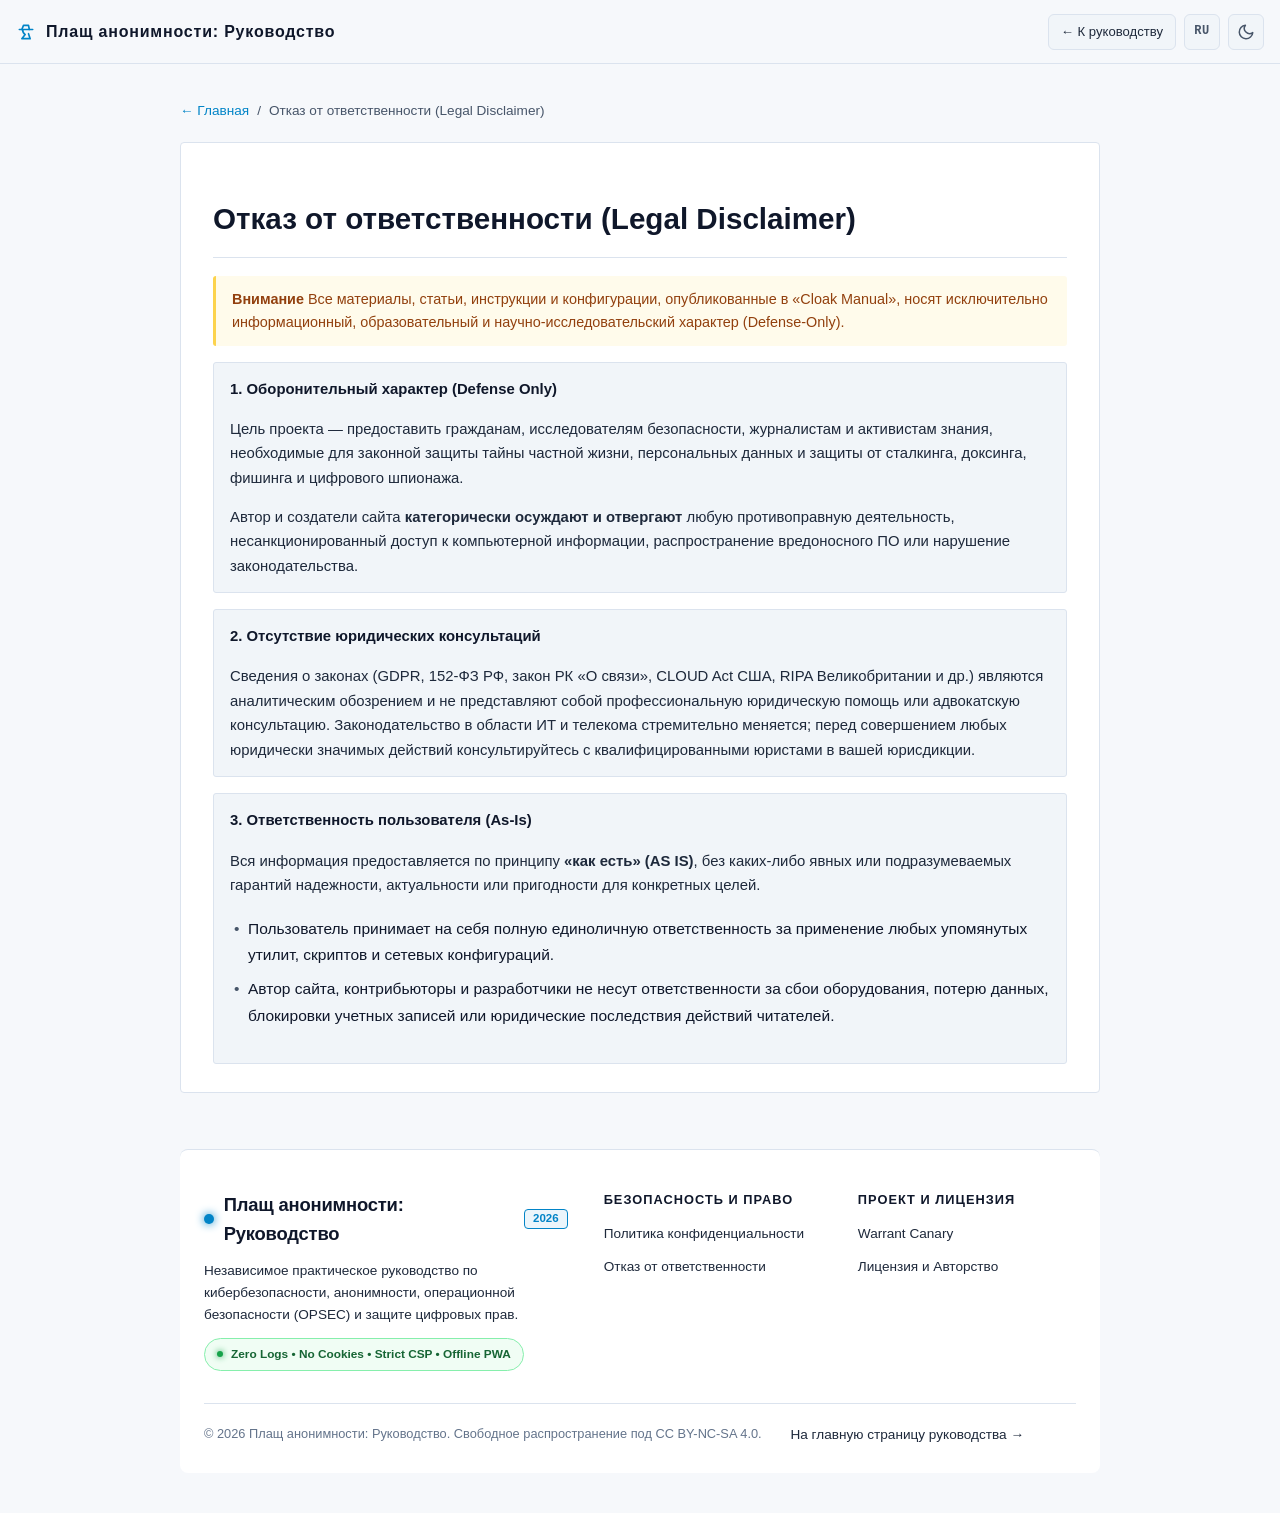
==== site/disclaimer.html @ 3d9bdd8e "Release Cloak Manual v31: Noir Profile logo, RU/EN toggle, responsive link pills" ====
<!DOCTYPE html>
<html lang="ru">

<head>
    <meta charset="UTF-8">
    <meta name="viewport" content="width=device-width, initial-scale=1.0">
    <title>Отказ от ответственности // Cloak Manual</title>
    <meta name="description" content="Правовое уведомление и отказ от ответственности проекта Cloak Manual. Исключительно оборонительный и исследовательский статус.">
    <meta name="robots" content="index, follow">
    <meta name="referrer" content="no-referrer">
    <meta name="theme-color" content="#0d1017" id="theme-color-meta">
    <meta name="color-scheme" content="dark light">
    <meta http-equiv="Permissions-Policy" content="camera=(), microphone=(), geolocation=(), payment=(), usb=(), browsing-topics=()">
    <meta http-equiv="Content-Security-Policy" content="default-src 'none'; script-src 'self' 'unsafe-inline'; style-src 'self' 'unsafe-inline'; img-src 'self' data:; connect-src 'none'; frame-src 'none'; object-src 'none'; base-uri 'self'; form-action 'none';">
    <link rel="icon" type="image/svg+xml" href="data:image/svg+xml,%3Csvg%20xmlns='http://www.w3.org/2000/svg'%20viewBox='0%200%2024%2024'%20fill='none'%20stroke='%2338bdf8'%20stroke-width='2'%20stroke-linecap='round'%20stroke-linejoin='round'%3E%3Cpath%20d='M7%209l2-5h6l1%205'/%3E%3Cline%20x1='4'%20y1='9'%20x2='20'%20y2='9'/%3E%3Cpath%20d='M8%209c0%203%201%205%203%206l-4%205h10l-2-6'/%3E%3C/svg%3E">
    <link rel="manifest" href="manifest.json">
    <script src="assets/js/theme-init.js"></script>
    <link rel="stylesheet" href="assets/css/tokens.css">
    <link rel="stylesheet" href="assets/css/base.css">
    <link rel="stylesheet" href="assets/css/layout.css">
    <link rel="stylesheet" href="assets/css/components.css">
    <link rel="stylesheet" href="assets/css/pages.css">
</head>
<body>
    <a href="#main-content" class="skip-link">Перейти к содержимому</a>
    <header class="header">
        <div class="header-inner">
            <a href="index.html" class="site-logo">
                <svg viewBox="0 0 24 24" fill="none" stroke="currentColor" stroke-width="2" stroke-linecap="round"
                    stroke-linejoin="round" aria-hidden="true">
                    <path d="M7 9l2-5h6l1 5" />
                    <line x1="4" y1="9" x2="20" y2="9" />
                    <path d="M8 9c0 3 1 5 3 6l-4 5h10l-2-6" />
                </svg>
                <span class="site-logo-text" data-i18n-brand>Плащ анонимности: Руководство</span>
            </a>
            <div class="header-actions">
                <a href="index.html" class="page-back-link">← К руководству</a>
                <button class="lang-toggle" id="lang-toggle" type="button" aria-label="Переключить язык на английский (EN)" title="Переключить язык на английский (EN)">RU</button>
                <button class="theme-toggle" id="theme-toggle" type="button" aria-label="Переключить тему" title="Переключить тему">
                    <svg class="sun-icon" viewBox="0 0 24 24" fill="none" stroke="currentColor" stroke-width="2" stroke-linecap="round" stroke-linejoin="round" aria-hidden="true">
                        <circle cx="12" cy="12" r="5"></circle>
                        <line x1="12" y1="1" x2="12" y2="3"></line>
                        <line x1="12" y1="21" x2="12" y2="23"></line>
                        <line x1="4.22" y1="4.22" x2="5.64" y2="5.64"></line>
                        <line x1="18.36" y1="18.36" x2="19.78" y2="19.78"></line>
                        <line x1="1" y1="12" x2="3" y2="12"></line>
                        <line x1="21" y1="12" x2="23" y2="12"></line>
                        <line x1="4.22" y1="19.78" x2="5.64" y2="18.36"></line>
                        <line x1="18.36" y1="5.64" x2="19.78" y2="4.22"></line>
                    </svg>
                    <svg class="moon-icon" viewBox="0 0 24 24" fill="none" stroke="currentColor" stroke-width="2" stroke-linecap="round" stroke-linejoin="round" aria-hidden="true">
                        <path d="M21 12.79A9 9 0 1 1 11.21 3 7 7 0 0 0 21 12.79z"></path>
                    </svg>
                </button>
            </div>
        </div>
    </header>

    <main id="main-content" class="subpage-container">
        <nav class="breadcrumbs" aria-label="Навигация по разделам">
            <a href="index.html">← Главная</a>
            <span>/</span>
            <span>Отказ от ответственности (Legal Disclaimer)</span>
        </nav>

        <section class="card">
            <h1 class="card-title">Отказ от ответственности (Legal Disclaimer)</h1>
            <div class="card-body">
                
        <div class="note note-warning">
            <strong>Внимание</strong> Все материалы, статьи, инструкции и конфигурации, опубликованные в «Cloak Manual», носят исключительно информационный, образовательный и научно-исследовательский характер (Defense-Only).
        </div>

        <div class="inner-card" style="margin-top:16px;">
            <div class="inner-title">1. Оборонительный характер (Defense Only)</div>
            <p>Цель проекта — предоставить гражданам, исследователям безопасности, журналистам и активистам знания, необходимые для законной защиты тайны частной жизни, персональных данных и защиты от сталкинга, доксинга, фишинга и цифрового шпионажа.</p>
            <p>Автор и создатели сайта <strong>категорически осуждают и отвергают</strong> любую противоправную деятельность, несанкционированный доступ к компьютерной информации, распространение вредоносного ПО или нарушение законодательства.</p>
        </div>

        <div class="inner-card">
            <div class="inner-title">2. Отсутствие юридических консультаций</div>
            <p>Сведения о законах (GDPR, 152-ФЗ РФ, закон РК «О связи», CLOUD Act США, RIPA Великобритании и др.) являются аналитическим обозрением и не представляют собой профессиональную юридическую помощь или адвокатскую консультацию. Законодательство в области ИТ и телекома стремительно меняется; перед совершением любых юридически значимых действий консультируйтесь с квалифицированными юристами в вашей юрисдикции.</p>
        </div>

        <div class="inner-card">
            <div class="inner-title">3. Ответственность пользователя (As-Is)</div>
            <p>Вся информация предоставляется по принципу <strong>«как есть» (AS IS)</strong>, без каких-либо явных или подразумеваемых гарантий надежности, актуальности или пригодности для конкретных целей.</p>
            <ul class="list">
                <li>Пользователь принимает на себя полную единоличную ответственность за применение любых упомянутых утилит, скриптов и сетевых конфигураций.</li>
                <li>Автор сайта, контрибьюторы и разработчики не несут ответственности за сбои оборудования, потерю данных, блокировки учетных записей или юридические последствия действий читателей.</li>
            </ul>
        </div>
        
            </div>
        </section>
    </main>

    <footer class="site-footer site-footer--subpage" role="contentinfo">
        <div class="footer-container">
            <div class="footer-grid">
                <div class="footer-col footer-col--brand">
                    <div class="footer-brand">
                        <span class="footer-logo-dot"></span>
                        <span class="footer-title" data-i18n-brand>Плащ анонимности: Руководство</span>
                        <span class="footer-badge">2026</span>
                    </div>
                    <p class="footer-desc">
                        Независимое практическое руководство по кибербезопасности, анонимности,
                        операционной безопасности (OPSEC) и защите цифровых прав.
                    </p>
                    <div class="footer-security-pill">
                        <span class="sec-dot"></span>
                        <span>Zero Logs • No Cookies • Strict CSP • Offline PWA</span>
                    </div>
                </div>

                <div class="footer-col">
                    <div class="footer-heading">Безопасность и Право</div>
                    <ul class="footer-links">
                        <li><a href="./privacy.html" class="footer-link">Политика конфиденциальности</a></li>
                        <li><a href="./disclaimer.html" class="footer-link">Отказ от ответственности</a></li>
                    </ul>
                </div>

                <div class="footer-col">
                    <div class="footer-heading">Проект и Лицензия</div>
                    <ul class="footer-links">
                        <li><a href="./canary.html" class="footer-link">Warrant Canary</a></li>
                        <li><a href="./license.html" class="footer-link">Лицензия и Авторство</a></li>
                    </ul>
                </div>
            </div>

            <div class="footer-bottom">
                <div class="footer-copy">
                    © 2026 Cloak Manual. Свободное распространение под CC BY-NC-SA 4.0.
                </div>
                <div class="footer-built">
                    <a href="./index.html" class="footer-link">На главную страницу руководства →</a>
                </div>
            </div>
        </div>
    </footer>

    <script src="assets/js/copy.js"></script>
    <script src="assets/js/ui.js"></script>
</body>
</html>
---- site/assets/css/tokens.css ----
/* Design Tokens: Cloak Manual (Dark & Light Themes) */
:root,
:root[data-theme="dark"] {
    color-scheme: dark;
    --color-bg: #0d1017;
    --color-bg-alt: #151923;
    --color-panel: #131722;
    --color-panel-inner: #1b202e;
    --color-border: #283044;
    --color-border-hover: #3b4661;
    --color-accent: #38bdf8;
    --color-accent-hover: #7dd3fc;
    --color-accent-dim: rgba(56, 189, 248, 0.10);
    --color-accent-dim-hover: rgba(56, 189, 248, 0.18);
    --color-red-bg: rgba(127, 29, 29, 0.24);
    --color-red-border: rgba(248, 113, 113, 0.40);
    --color-red-text: #fecaca;
    --color-orange-bg: rgba(120, 53, 15, 0.26);
    --color-orange-border: rgba(251, 191, 36, 0.40);
    --color-orange-text: #fde68a;
    --color-cyan-bg: rgba(14, 116, 144, 0.22);
    --color-cyan-border: rgba(56, 189, 248, 0.38);
    --color-cyan-text: #bae6fd;
    --color-green-bg: rgba(20, 83, 45, 0.28);
    --color-green-border: rgba(74, 222, 128, 0.38);
    --color-green-text: #bbf7d0;
    --color-text: #f1f5f9;
    --color-text-dim: #e2e8f0;
    --color-text-muted: #a8b5c8;
    --color-text-faint: #8b9bb0;
    --color-heading: #ffffff;
    --color-card-num: rgba(56, 189, 248, 0.85);
    --color-code-bg: #0b0e14;
    --color-code-text: #e6edf7;
    --color-table-header-bg: #1b202e;
    --color-table-header-text: #ffffff;
    --color-input-bg: #0d1017;
    --color-input-border: #283044;
    --color-input-text: #f1f5f9;
    --color-scrollbar-thumb: #333c52;
    --color-scrollbar-thumb-hover: #38bdf8;
    --color-overlay: rgba(6, 8, 13, 0.78);
    --color-logo-text: #ffffff;
    --color-status-online: #22c55e;
    --to-top-bg: var(--color-accent);
    --to-top-text: #061824;
    --to-top-border: var(--color-accent);
    --to-top-hover-bg: var(--color-accent-hover);
    --to-top-hover-text: #041018;
    --to-top-shadow: 0 4px 14px rgba(0, 0, 0, 0.28);
    --to-top-hover-shadow: 0 6px 18px rgba(0, 0, 0, 0.38);
    --theme-color-meta: #0d1017;
    --font-sans: -apple-system, BlinkMacSystemFont, 'Segoe UI', Roboto, Oxygen, Ubuntu, Cantarell, 'Helvetica Neue', Arial, sans-serif;
    --font-mono: ui-monospace, SFMono-Regular, Consolas, 'Liberation Mono', Menlo, monospace;
    --header-height: 64px;
    --sidebar-width: 256px;
}

:root[data-theme="light"] {
    color-scheme: light;
    --color-bg: #f6f8fb;
    --color-bg-alt: #eef2f7;
    --color-panel: #ffffff;
    --color-panel-inner: #f1f5f9;
    --color-border: #dbe3ee;
    --color-border-hover: #cbd5e1;
    --color-accent: #0284c7;
    --color-accent-hover: #0369a1;
    --color-accent-dim: rgba(2, 132, 199, 0.08);
    --color-accent-dim-hover: rgba(2, 132, 199, 0.15);
    --color-red-bg: #fef2f2;
    --color-red-border: #fca5a5;
    --color-red-text: #991b1b;
    --color-orange-bg: #fffbeb;
    --color-orange-border: #fcd34d;
    --color-orange-text: #92400e;
    --color-cyan-bg: #ecfeff;
    --color-cyan-border: #a5f3fc;
    --color-cyan-text: #155e75;
    --color-green-bg: #f0fdf4;
    --color-green-border: #86efac;
    --color-green-text: #166534;
    --color-text: #0f172a;
    --color-text-dim: #1e293b;
    --color-text-muted: #475569;
    --color-text-faint: #64748b;
    --color-heading: #0f172a;
    --color-card-num: #0284c7;
    --color-code-bg: #f1f5f9;
    --color-code-text: #0f172a;
    --color-table-header-bg: #f1f5f9;
    --color-table-header-text: #0f172a;
    --color-input-bg: #ffffff;
    --color-input-border: #cbd5e1;
    --color-input-text: #0f172a;
    --color-scrollbar-thumb: #cbd5e1;
    --color-scrollbar-thumb-hover: #0284c7;
    --color-overlay: rgba(15, 23, 42, 0.55);
    --color-logo-text: #0f172a;
    --color-status-online: #16a34a;
    --to-top-bg: #ffffff;
    --to-top-text: var(--color-accent);
    --to-top-border: var(--color-border);
    --to-top-hover-bg: var(--color-accent);
    --to-top-hover-text: #ffffff;
    --to-top-shadow: 0 4px 14px rgba(15, 23, 42, 0.12);
    --to-top-hover-shadow: 0 6px 18px rgba(2, 132, 199, 0.24);
    --theme-color-meta: #f6f8fb;
}
---- site/assets/css/base.css ----
*, *::before, *::after {
    box-sizing: border-box;
}

html {
    scroll-padding-top: calc(var(--header-height) + 16px);
}

@media (prefers-reduced-motion: reduce) {
    html {
        scroll-behavior: auto;
    }
    *, *::before, *::after {
        animation-duration: 0.01ms !important;
        animation-iteration-count: 1 !important;
        transition-duration: 0.01ms !important;
        scroll-behavior: auto !important;
    }
}

body {
    background: var(--color-bg);
    color: var(--color-text);
    font-family: var(--font-sans);
    font-size: 16px;
    font-weight: 400;
    line-height: 1.6;
    overflow-x: clip;
    overflow-wrap: break-word;
    -webkit-text-size-adjust: 100%;
}

a {
    color: inherit;
    text-decoration: none;
}

ul,
ol {
    list-style: none;
}

button {
    background: none;
    border: none;
    cursor: pointer;
    font: inherit;
    color: inherit;
}

:focus-visible {
    outline: 2px solid var(--color-accent);
    outline-offset: 2px;
}

::selection {
    background: var(--color-accent-dim-hover);
    color: var(--color-heading);
}

h1,
h2,
h3,
.card-title,
.inner-title {
    text-wrap: balance;
}

.skip-link {
    position: fixed;
    top: -100px;
    left: 16px;
    z-index: 100;
    padding: 8px 14px;
    background: var(--color-panel);
    color: var(--color-accent);
    border: 2px solid var(--color-accent);
    border-radius: 6px;
    font-size: 0.85rem;
    font-weight: 600;
    text-decoration: none;
}

.skip-link:focus-visible {
    top: 12px;
}
:root {
    scrollbar-width: thin;
    scrollbar-color: var(--color-scrollbar-thumb) var(--color-bg);
}

:root[data-theme="light"] {
    scrollbar-color: #cbd5e1 #f6f8fb;
}

::-webkit-scrollbar {
    width: 6px;
    height: 6px;
}

::-webkit-scrollbar-track {
    background: var(--color-bg);
}

::-webkit-scrollbar-thumb {
    background: var(--color-scrollbar-thumb);
    border-radius: 3px;
}

::-webkit-scrollbar-thumb:hover {
    background: var(--color-scrollbar-thumb-hover, var(--color-accent));
}

:root[data-theme="light"] ::-webkit-scrollbar-track,
:root[data-theme="light"]::-webkit-scrollbar-track {
    background: #f6f8fb;
}

:root[data-theme="light"] ::-webkit-scrollbar-thumb,
:root[data-theme="light"]::-webkit-scrollbar-thumb {
    background: #cbd5e1;
}

:root[data-theme="light"] ::-webkit-scrollbar-thumb:hover,
:root[data-theme="light"]::-webkit-scrollbar-thumb:hover {
    background: #0284c7;
}
---- site/assets/css/layout.css ----
/* Header */
.header {
    position: fixed;
    top: 0;
    left: 0;
    right: 0;
    height: var(--header-height);
    background: var(--color-bg);
    border-bottom: 1px solid var(--color-border);
    z-index: 50;
    display: flex;
    align-items: center;
    padding: 0 16px;
}

.header-inner {
    display: flex;
    align-items: center;
    justify-content: space-between;
    max-width: 1280px;
    width: 100%;
    margin: 0 auto;
}

.site-logo {
    display: flex;
    align-items: center;
    gap: 10px;
    font-weight: 700;
    font-size: 1rem;
    letter-spacing: 0.05em;
    color: var(--color-logo-text);
    flex-shrink: 0;
    text-decoration: none;
}

.site-logo svg {
    width: 20px;
    height: 20px;
    color: var(--color-accent);
    flex-shrink: 0;
}

.site-logo-text {
    white-space: nowrap;
}

@media (max-width: 560px) {
    .site-logo {
        font-size: 0.78rem;
        line-height: 1.15;
        gap: 7px;
        min-width: 0;
        flex-shrink: 1;
    }

    .site-logo-text {
        white-space: normal;
        overflow-wrap: break-word;
    }
}

.header-actions {
    display: flex;
    align-items: center;
    gap: 8px;
    flex-shrink: 0;
}

.lang-toggle {
    display: inline-flex;
    align-items: center;
    justify-content: center;
    height: 36px;
    min-width: 36px;
    padding: 0 9px;
    border-radius: 6px;
    font-family: var(--font-mono);
    font-size: 0.75rem;
    font-weight: 700;
    letter-spacing: 0.04em;
    color: var(--color-text-muted);
    border: 1px solid var(--color-border);
    background: var(--color-panel-inner);
    cursor: pointer;
}

.lang-toggle:hover {
    color: var(--color-heading);
    border-color: var(--color-accent);
    background: var(--color-panel);
}

.theme-toggle {
    display: inline-flex;
    align-items: center;
    justify-content: center;
    width: 36px;
    height: 36px;
    padding: 0;
    border-radius: 6px;
    color: var(--color-text-muted);
    border: 1px solid var(--color-border);
    background: var(--color-panel-inner);
    cursor: pointer;
}

.theme-toggle:hover {
    color: var(--color-heading);
    border-color: var(--color-accent);
    background: var(--color-panel);
}

.theme-toggle svg {
    width: 18px;
    height: 18px;
}

:root[data-theme="dark"] .theme-toggle .moon-icon,
:root:not([data-theme="light"]) .theme-toggle .moon-icon {
    display: none;
}

:root[data-theme="dark"] .theme-toggle .sun-icon,
:root:not([data-theme="light"]) .theme-toggle .sun-icon {
    display: block;
}

:root[data-theme="light"] .theme-toggle .sun-icon {
    display: none;
}

:root[data-theme="light"] .theme-toggle .moon-icon {
    display: block;
}

.mobile-menu-btn {
    display: none;
    align-items: center;
    justify-content: center;
    width: 36px;
    height: 36px;
    padding: 0;
    border-radius: 6px;
    color: var(--color-text-muted);
    border: 1px solid var(--color-border);
    background: var(--color-panel-inner);
    flex-shrink: 0;
}

.mobile-menu-btn:hover {
    color: var(--color-heading);
    border-color: var(--color-accent);
    background: var(--color-panel);
}

/* Layout */
.layout {
    max-width: 1280px;
    margin: 0 auto;
    padding: calc(var(--header-height) + 24px) 16px 64px;
    display: flex;
    align-items: flex-start;
}

/* Sidebar */
.sidebar {
    width: var(--sidebar-width);
    flex-shrink: 0;
    position: sticky;
    top: calc(var(--header-height) + 8px);
    max-height: calc(100vh - var(--header-height) - 16px);
    background: var(--color-panel);
    border: 1px solid var(--color-border);
    margin-right: 24px;
    display: flex;
    flex-direction: column;
    overflow: hidden;
    border-radius: 4px;
}

.sidebar-header {
    padding: 10px 14px 10px 14px;
    border-bottom: 1px solid var(--color-border);
    display: flex;
    flex-direction: column;
    gap: 8px;
    flex-shrink: 0;
}

.sidebar-header-title {
    font-size: 0.72rem;
    font-weight: 700;
    letter-spacing: 0.1em;
    text-transform: uppercase;
    color: var(--color-text-faint);
    display: flex;
    align-items: center;
    gap: 6px;
}

.sidebar-current {
    display: flex;
    align-items: center;
    gap: 6px;
    background: var(--color-bg-alt);
    border: 1px solid var(--color-border);
    border-radius: 4px;
    padding: 4px 8px;
    font-size: 0.72rem;
    font-family: var(--font-mono);
    color: var(--color-text-muted);
    min-width: 0;
    cursor: pointer;
    transition: border-color 0.15s ease, background-color 0.15s ease, color 0.15s ease, transform 0.1s ease;
    user-select: none;
}

.sidebar-current:hover {
    border-color: var(--color-accent);
    background: var(--color-panel-inner);
    color: var(--color-text);
}

.sidebar-current:active {
    transform: scale(0.98);
}

.sidebar-current:focus-visible {
    outline: 2px solid var(--color-accent);
    outline-offset: 2px;
}

.sidebar-current-prefix {
    color: var(--color-accent);
    font-weight: 700;
    font-size: 0.65rem;
    letter-spacing: 0.06em;
    flex-shrink: 0;
}

.sidebar-current-text {
    overflow: hidden;
    text-overflow: ellipsis;
    white-space: nowrap;
    color: var(--color-text);
    font-weight: 500;
}

.sidebar-current-icon {
    flex-shrink: 0;
    margin-left: auto;
    opacity: 0.85;
    color: var(--color-accent);
    transition: opacity 0.15s ease, transform 0.2s ease;
}

.sidebar-current:hover .sidebar-current-icon {
    opacity: 1;
    transform: scale(1.15);
}

.sidebar-nav .nav-link.pulse-highlight,
.mobile-menu-nav .nav-link.pulse-highlight {
    animation: navPulse 1.2s cubic-bezier(0.2, 0.8, 0.2, 1);
}

@keyframes navPulse {
    0% {
        background: var(--color-accent-dim-hover);
        box-shadow: inset 0 0 0 1px var(--color-accent), 0 0 12px var(--color-accent-dim-hover);
    }
    100% {
        background: var(--color-accent-dim);
        box-shadow: none;
    }
}

.sidebar-search-wrap {
    padding: 8px 12px 10px;
    border-bottom: 1px solid var(--color-border);
    flex-shrink: 0;
}

.mobile-search-wrap {
    padding: 10px 14px;
    border-bottom: 1px solid var(--color-border);
    flex-shrink: 0;
}

.toc-search-input {
    width: 100%;
    padding: 8px 12px;
    background: var(--color-input-bg);
    color: var(--color-input-text);
    caret-color: var(--color-accent);
    border: 1px solid var(--color-input-border);
    border-radius: 4px;
    font-size: 13px;
    box-sizing: border-box;
    outline: none;
}

.toc-search-input::placeholder {
    color: var(--color-text-faint);
    opacity: 1;
}

.toc-search-input:focus {
    border-color: var(--color-accent);
    box-shadow: 0 0 0 2px var(--color-accent-dim);
}

.toc-empty-state {
    padding: 18px 14px;
    font-size: 0.85rem;
    color: var(--color-text-muted);
    text-align: center;
    font-style: italic;
}

.sidebar-nav {
    overflow-y: auto;
    flex: 1;
    padding: 6px 0;
}

.nav-link {
    display: block;
    padding: 6px 14px 6px 20px;
    font-size: 0.82rem;
    color: var(--color-text-dim);
    border-left: 2px solid transparent;
    line-height: 1.4;
    text-decoration: none;
    position: relative;
}

.nav-link:hover {
    color: var(--color-accent);
    border-left-color: var(--color-accent);
    background: var(--color-accent-dim);
}

.sidebar-nav .nav-link.active,
.mobile-menu-nav .nav-link.active {
    color: var(--color-accent);
    background: var(--color-accent-dim);
    font-weight: 600;
}

.sidebar-nav .nav-link.active {
    border-left: 3px solid var(--color-accent);
    padding-left: 11px;
}

.sidebar-nav .nav-chapter-header.active,
.mobile-menu-nav .nav-chapter-header.active {
    color: var(--color-text);
    border-left: 2px solid var(--color-accent);
    padding-left: 6px;
}

/* Main Content */
.content {
    flex: 1;
    min-width: 0;
}

.page-header {
    margin-bottom: 32px;
    padding-bottom: 24px;
    border-bottom: 1px solid var(--color-border);
}

.page-header h1 {
    font-size: clamp(1.6rem, 4vw, 2.6rem);
    font-weight: 700;
    color: var(--color-heading);
    line-height: 1.25;
    margin-bottom: 12px;
}

.page-header p {
    font-size: clamp(0.92rem, 2vw, 1.05rem);
    color: var(--color-text-dim);
    line-height: 1.6;
    max-width: 680px;
}


/* Mobile Drawer */
.overlay {
    display: none;
    position: fixed;
    inset: 0;
    background: var(--color-overlay);
    z-index: 40;
    opacity: 0;
    pointer-events: none;
}

.mobile-menu {
    display: none;
    position: fixed;
    top: 0;
    left: 0;
    bottom: 0;
    width: min(300px, 85vw);
    background: var(--color-panel);
    border-right: 1px solid var(--color-border);
    z-index: 60;
    flex-direction: column;
    transform: translateX(-100%);
    box-shadow: 4px 0 24px rgba(0, 0, 0, 0.3);
}

.mobile-menu.open {
    transform: translateX(0);
}

.mobile-menu-header {
    display: flex;
    align-items: center;
    justify-content: space-between;
    padding: 14px 16px;
    border-bottom: 1px solid var(--color-border);
    flex-shrink: 0;
}

.mobile-menu-header span {
    font-weight: 700;
    color: var(--color-heading);
    font-size: 0.95rem;
}

.close-btn {
    padding: 6px;
    color: var(--color-text-muted);
    border-radius: 4px;
}

.close-btn:hover {
    color: var(--color-heading);
    background: var(--color-panel-inner);
}

.mobile-menu-nav {
    flex: 1;
    overflow-y: auto;
    padding: 8px 0;
}

.mobile-menu-nav .nav-link {
    padding: 9px 16px;
    font-size: 0.9rem;
    border-left: none;
}

.mobile-menu-nav .nav-link:hover {
    border-left: none;
    background: var(--color-panel-inner);
}

/* Responsive Breakpoints */
@media (max-width: 1023px) {
    .sidebar {
        display: none;
    }

    .mobile-menu-btn {
        display: inline-flex;
    }

    .site-logo {
        width: auto;
    }

    .overlay {
        display: block;
    }

    .overlay.open {
        opacity: 1;
        pointer-events: auto;
    }

    .mobile-menu {
        display: flex;
    }
}

@media (max-width: 960px) {
    .grid-3 {
        grid-template-columns: repeat(2, 1fr);
    }
}

@media (max-width: 768px) {
    .grid-2 {
        grid-template-columns: 1fr;
    }
}

@media (max-width: 640px) {
    .layout {
        padding: calc(var(--header-height) + 16px) 12px 48px;
    }

    .card {
        padding: 18px 14px;
    }

    .inner-card {
        padding: 14px 12px;
    }

    .code-block {
        font-size: 0.8rem;
        padding: 10px 44px 10px 12px;
    }

    .grid-2,
    .grid-3,
    .grid-5,
    .link-grid {
        grid-template-columns: 1fr;
    }
}


/* Print Styles */
@media print {
    .header, .sidebar, .mobile-menu, .overlay, .to-top, .code-copy, .theme-toggle, .sidebar-search-wrap, .mobile-search-wrap {
        display: none !important;
    }
    body {
        background: #fff !important;
        color: #0f172a !important;
        font-size: 11pt;
    }
    .layout {
        padding: 0 !important;
        max-width: 100% !important;
    }
    .card {
        border: 1px solid #cbd5e1 !important;
        background: #fff !important;
        break-inside: avoid;
        page-break-inside: avoid;
        margin-bottom: 20px !important;
        padding: 16px !important;
    }
    .card-title {
        color: #0f172a !important;
    }
    .compare-table th {
        background: #f1f5f9 !important;
        color: #0f172a !important;
    }
    .compare-table td, .compare-table th {
        border-color: #e2e8f0 !important;
        color: #334155 !important;
    }
    .code-block {
        background: #f8fafc !important;
        border-color: #cbd5e1 !important;
        color: #0f172a !important;
    }
}
    
/* Table of Contents: Chapter Headers */
.nav-chapter-header {
    font-size: 0.7rem;
    font-weight: 700;
    text-transform: uppercase;
    letter-spacing: 0.06em;
    color: var(--color-accent);
    padding: 14px 16px 6px 16px;
    margin-top: 6px;
    border-top: 1px solid var(--color-border);
    user-select: none;
}
.nav-chapter-header:first-of-type {
    margin-top: 0;
    border-top: none;
    padding-top: 6px;
}
.nav-chapter-header.active {
    color: var(--color-accent);
}
.mobile-menu-nav .nav-link.active {
    border-left: 3px solid var(--color-accent);
    padding-left: 13px;
}


/* Footer */
.site-footer {
    margin-top: 64px;
    padding: 40px 0 28px 0;
    border-top: 1px solid var(--color-border);
    background: var(--color-panel);
    border-radius: 8px;
    color: var(--color-text-muted);
    font-size: 0.9rem;
}
.footer-container {
    padding: 0 24px;
}
.footer-grid {
    display: grid;
    grid-template-columns: 2fr 1.2fr 1.2fr;
    gap: 36px;
    margin-bottom: 32px;
}
@media (max-width: 860px) {
    .footer-grid {
        grid-template-columns: 1fr;
        gap: 24px;
    }
}
.footer-col--brand {
    display: flex;
    flex-direction: column;
    gap: 12px;
}
.footer-brand {
    display: inline-flex;
    align-items: center;
    gap: 10px;
}
.footer-logo-dot {
    width: 10px;
    height: 10px;
    border-radius: 50%;
    background: var(--color-accent);
    box-shadow: 0 0 10px var(--color-accent);
}
.footer-title {
    font-size: 1.15rem;
    font-weight: 700;
    color: var(--color-heading);
    letter-spacing: -0.01em;
}
.footer-badge {
    display: inline-block;
    padding: 2px 8px;
    background: var(--color-accent-dim);
    border: 1px solid var(--color-accent);
    color: var(--color-accent);
    border-radius: 4px;
    font-size: 0.72rem;
    font-weight: 700;
    line-height: 1.2;
}
.footer-desc {
    color: var(--color-text-dim);
    font-size: 0.85rem;
    line-height: 1.6;
    margin: 0;
    max-width: 440px;
}
.footer-security-pill {
    display: inline-flex;
    align-items: center;
    gap: 8px;
    padding: 6px 12px;
    background: var(--color-green-bg);
    border: 1px solid var(--color-green-border);
    border-radius: 9999px;
    font-size: 0.74rem;
    font-weight: 600;
    color: var(--color-green-text);
    width: fit-content;
}
.footer-security-pill .sec-dot {
    width: 6px;
    height: 6px;
    border-radius: 50%;
    background: var(--color-status-online);
    box-shadow: 0 0 6px var(--color-status-online);
}
.footer-heading {
    font-size: 0.8rem;
    font-weight: 700;
    text-transform: uppercase;
    letter-spacing: 0.08em;
    color: var(--color-heading);
    margin-bottom: 12px;
}
.footer-links {
    list-style: none;
    padding: 0;
    margin: 0;
    display: flex;
    flex-direction: column;
    gap: 10px;
}
.footer-link {
    color: var(--color-text-dim);
    text-decoration: none;
    font-size: 0.85rem;
    transition: color 0.15s ease;
    display: inline-flex;
    align-items: center;
}
.footer-link:hover {
    color: var(--color-accent);
    text-decoration: underline;
}
.footer-bottom {
    padding-top: 20px;
    border-top: 1px solid var(--color-border);
    display: flex;
    justify-content: space-between;
    align-items: center;
    flex-wrap: wrap;
    gap: 14px;
    font-size: 0.8rem;
    color: var(--color-text-faint);
}



/* ---------- Search Clear Button & Shortcut Hint ---------- */
.toc-search-field {
    position: relative;
    display: flex;
    align-items: center;
}

.toc-search-field .toc-search-input {
    padding-right: 30px;
}

.toc-search-clear {
    position: absolute;
    right: 6px;
    top: 50%;
    transform: translateY(-50%);
    width: 24px;
    height: 24px;
    display: none;
    align-items: center;
    justify-content: center;
    border-radius: 4px;
    color: var(--color-text-muted);
    background: transparent;
    border: none;
    cursor: pointer;
    font-size: 15px;
    line-height: 1;
}

.toc-search-clear.visible {
    display: inline-flex;
}

.toc-search-clear:hover {
    color: var(--color-accent);
    background: var(--color-accent-dim);
}

/* Prevent .to-top from overlapping .footer-bottom right text */
.footer-bottom {
    padding-right: 52px;
}

@media (max-width: 900px) {
    .toc-search-input {
font-size: 16px;
min-height: 40px;
    }

    .theme-toggle,
    .mobile-menu-btn,
    .close-btn {
min-width: 40px;
min-height: 40px;
    }

    .to-top {
width: 40px;
height: 40px;
right: 14px;
bottom: 14px;
    }
}
---- site/assets/css/components.css ----
/* Section Cards */
.card {
    scroll-margin-top: 76px;
    background: var(--color-panel);
    border: 1px solid var(--color-border);
    border-radius: 4px;
    padding: 28px 32px;
    margin-bottom: 16px;
}

.card-title {
    font-size: 1.1rem;
    font-weight: 700;
    color: var(--color-heading);
    display: flex;
    align-items: center;
    gap: 12px;
    margin-bottom: 18px;
}

.card-num {
    font-size: 0.85rem;
    font-family: var(--font-mono);
    font-variant-numeric: tabular-nums;
    color: var(--color-card-num);
    font-weight: 700;
}

.card-body {
    font-size: 0.97rem;
    font-weight: 400;
    line-height: 1.7;
    color: var(--color-text);
}

.card-body p+p {
    margin-top: 12px;
}

/* Inline article links */
.card-body a:not(.tag):not(.nav-link):not(.site-logo):not(.code-copy) {
    color: var(--color-accent);
    text-decoration: underline;
    text-underline-offset: 3px;
    text-decoration-thickness: 1px;
}

.card-body a:not(.tag):not(.nav-link):not(.site-logo):not(.code-copy):hover {
    color: var(--color-accent-hover);
    text-decoration-thickness: 2px;
}

/* Inner Cards */
.inner-card {
    background: var(--color-panel-inner);
    border: 1px solid var(--color-border);
    border-radius: 3px;
    padding: 14px 16px;
    margin-top: 12px;
}

.inner-title {
    font-size: 0.93rem;
    font-weight: 600;
    color: var(--color-heading);
    margin-bottom: 6px;
}

.inner-card p {
    font-size: 0.93rem;
    line-height: 1.65;
    color: var(--color-text-dim);
}

/* Grids */
.grid-2 {
    display: grid;
    grid-template-columns: 1fr 1fr;
    gap: 10px;
    margin-top: 12px;
}

.grid-3 {
    display: grid;
    grid-template-columns: repeat(3, 1fr);
    gap: 10px;
    margin-top: 12px;
}

.grid-5 {
    display: grid;
    grid-template-columns: repeat(auto-fill, minmax(220px, 1fr));
    gap: 10px;
    margin-top: 12px;
}

/* Lists */
.list {
    padding-left: 4px;
    margin-top: 10px;
}

.list li {
    padding: 4px 0 4px 14px;
    position: relative;
    font-size: 0.97rem;
    color: var(--color-text);
}

.list li::before {
    content: '•';
    position: absolute;
    left: 0;
    color: var(--color-text-muted);
}

.list-ordered {
    padding-left: 20px;
    margin-top: 10px;
    list-style: decimal;
}

.list-ordered li {
    padding: 4px 0;
    font-size: 0.97rem;
    color: var(--color-text);
}

/* Callouts */
.note {
    padding: 12px 16px;
    border-radius: 3px;
    font-size: 0.9rem;
    line-height: 1.6;
    margin-top: 14px;
}

.note p { margin: 8px 0 0; }
.note p:first-child { margin-top: 0; }

.note-red {
    background: var(--color-red-bg);
    border-left: 3px solid var(--color-red-border);
    color: var(--color-red-text);
}

.note-orange {
    background: var(--color-orange-bg);
    border-left: 3px solid var(--color-orange-border);
    color: var(--color-orange-text);
}

.note-cyan {
    background: var(--color-cyan-bg);
    border-left: 3px solid var(--color-cyan-border);
    color: var(--color-cyan-text);
}

.note-green {
    background: var(--color-green-bg);
    border-left: 3px solid var(--color-green-border);
    color: var(--color-green-text);
}

.note-warning {
    background: var(--color-orange-bg);
    border-left: 3px solid var(--color-orange-border);
    color: var(--color-orange-text);
}

.note-success {
    background: var(--color-green-bg);
    border-left: 3px solid var(--color-green-border);
    color: var(--color-green-text);
}

/* Tags */
.tag-group-label {
    font-size: 0.85rem;
    font-weight: 600;
    color: var(--color-heading);
    margin-top: 16px;
    margin-bottom: 6px;
}

.tag-group-label:first-child {
    margin-top: 0;
}

.tag-group {
    display: flex;
    flex-wrap: wrap;
    gap: 8px;
    margin-top: 8px;
}

.tag {
    display: inline-block;
    padding: 6px 12px;
    font-size: 0.85rem;
    background: var(--color-panel-inner);
    border: 1px solid var(--color-border);
    border-radius: 3px;
    color: var(--color-text-dim);
}

a.tag {
    display: inline-flex;
    align-items: center;
    gap: 7px;
    color: var(--color-text);
    border-color: var(--color-border-hover);
    transition: border-color 0.15s ease, color 0.15s ease, background-color 0.15s ease;
}

a.tag .ext-arrow {
    width: 12px;
    height: 12px;
    flex-shrink: 0;
    color: var(--color-accent);
    opacity: 0.88;
    transition: transform 0.15s ease, opacity 0.15s ease;
}

a.tag:hover {
    color: var(--color-accent);
    border-color: var(--color-accent);
    background: var(--color-accent-dim);
}

a.tag:hover .ext-arrow {
    transform: translate(1px, -1px);
    opacity: 1;
}

.link-pair {
    display: inline-flex;
    align-items: stretch;
    flex-wrap: wrap;
    max-width: 100%;
    border: 1px solid var(--color-border-hover);
    border-radius: 4px;
    overflow: hidden;
    background: var(--color-panel-inner);
}

.link-pair > a.tag {
    border: none;
    border-radius: 0;
    background: transparent;
    color: var(--color-text);
}

.link-pair > a.tag:hover {
    color: var(--color-accent);
    background: var(--color-accent-dim);
}

.link-pair > .archive-pill {
    border: none;
    border-left: 1px solid var(--color-border);
    border-radius: 0;
    height: auto;
    background: var(--color-bg-alt);
    padding: 0 9px;
}

.tag-archive {
    opacity: 0.65;
}

.tag-archive:hover {
    opacity: 1;
}

/* Archive Mirrors (archive.org, archive.ph, intelx.io) */
.archive-pill {
    display: inline-flex;
    align-items: center;
    background: var(--color-panel-inner);
    border: 1px solid var(--color-border);
    border-radius: 3px;
    padding: 0 7px;
    font-size: 0.72rem;
    line-height: 1;
    height: 31px;
    box-sizing: border-box;
    vertical-align: middle;
    gap: 5px;
}
.archive-pill .archive-link {
    color: var(--color-text-dim);
    text-decoration: none;
    font-family: ui-monospace, SFMono-Regular, Menlo, Monaco, Consolas, monospace;
    font-size: 0.72rem;
    padding: 2px 1px;
    opacity: 0.75;
}
.archive-pill .archive-link:hover {
    color: var(--color-accent);
    opacity: 1;
    text-decoration: underline;
}
.archive-pill .archive-sep {
    color: var(--color-border);
    font-size: 0.65rem;
    user-select: none;
    opacity: 0.8;
}


/* Comparison Tables */
.table-wrap {
    overflow-x: auto;
    margin-top: 14px;
    border-radius: 3px;
}

.compare-table {
    width: 100%;
    border-collapse: collapse;
    font-size: 0.82rem;
    font-variant-numeric: tabular-nums;
    min-width: 640px;
}

.compare-table th,
.compare-table td {
    border: 1px solid var(--color-border);
    padding: 8px 10px;
    text-align: left;
    vertical-align: top;
    line-height: 1.4;
}

.compare-table th {
    background: var(--color-table-header-bg);
    color: var(--color-table-header-text);
    font-weight: 700;
    font-size: 0.78rem;
}

.compare-table td {
    color: var(--color-text-dim);
}

.compare-table td:first-child {
    color: var(--color-text);
    font-weight: 500;
}

.compare-table .row-best {
    color: var(--color-green-text);
}

.compare-table .row-bad {
    color: var(--color-red-text);
}

.compare-table .row-mid {
    color: var(--color-orange-text);
}

/* Link Grids */
.link-grid {
    display: grid;
    grid-template-columns: repeat(auto-fill, minmax(200px, 1fr));
    gap: 8px;
    margin-top: 12px;
}

.link-grid a {
    display: block;
    padding: 10px 14px;
    font-size: 0.9rem;
    background: var(--color-panel-inner);
    border: 1px solid var(--color-border);
    border-radius: 3px;
    color: var(--color-text-dim);
}

.link-grid a:hover {
    color: var(--color-accent);
    border-color: var(--color-accent);
}

/* Blockquotes & Tactics */
.quote {
    border-left: 2px solid var(--color-accent);
    padding-left: 14px;
    font-style: italic;
    color: var(--color-text-dim);
    margin: 12px 0;
}

.tactic {
    padding: 0 0 0 14px;
    border-left: 2px solid var(--color-border);
    margin-top: 16px;
}

.tactic > strong:first-child {
    display: block;
    color: var(--color-heading);
    margin-bottom: 4px;
}

.tactic p {
    font-size: 0.93rem;
    color: var(--color-text-dim);
    margin-top: 4px;
}


/* Scroll-to-Top Button */
.to-top {
    position: fixed;
    right: 20px;
    bottom: 20px;
    width: 38px;
    height: 38px;
    display: flex;
    align-items: center;
    justify-content: center;
    padding: 0;
    background: var(--to-top-bg);
    color: var(--to-top-text);
    border: 1px solid var(--to-top-border);
    border-radius: 6px;
    text-decoration: none;
    line-height: 1;
    cursor: pointer;
    z-index: 30;
    box-shadow: var(--to-top-shadow);
    transition: background-color 0.18s ease, border-color 0.18s ease, color 0.18s ease, transform 0.18s ease, box-shadow 0.18s ease;
}

.to-top:hover {
    background: var(--to-top-hover-bg);
    border-color: var(--to-top-hover-bg);
    color: var(--to-top-hover-text);
    transform: translateY(-2px);
    box-shadow: var(--to-top-hover-shadow);
}

.to-top:focus-visible {
    outline: 2px solid var(--color-accent);
    outline-offset: 2px;
}

.to-top svg {
    width: 18px;
    height: 18px;
    stroke-width: 2.2;
    transition: transform 0.15s ease;
}

.to-top:hover svg {
    transform: translateY(-1px);
}

@media (max-width: 900px) {
    .to-top {
        right: calc(14px + env(safe-area-inset-right, 0px));
        bottom: calc(14px + env(safe-area-inset-bottom, 0px));
        width: 40px;
        height: 40px;
    }
}

.to-top--hidden {
    opacity: 0;
    visibility: hidden;
    pointer-events: none;
    transform: translateY(6px);
}

/* Code Blocks */
.inline-code {
    font-family: var(--font-mono);
    font-size: 0.88em;
    color: var(--color-accent);
    background: var(--color-panel-inner);
    padding: 2px 6px;
    border-radius: 3px;
    border: 1px solid var(--color-border);
    white-space: pre-wrap;
    word-break: normal;
    overflow-wrap: anywhere;
}

.code-block {
    display: block;
    position: relative;
    margin: 10px 0;
    padding: 12px 14px;
    padding-right: 48px;
    background: var(--color-code-bg);
    border: 1px solid var(--color-border);
    border-left: 3px solid var(--color-accent);
    border-radius: 3px;
    color: var(--color-code-text);
    font-family: var(--font-mono);
    font-size: 0.85rem;
    line-height: 1.65;
    white-space: pre-wrap;
    word-break: normal;
    overflow-wrap: anywhere;
}

.code-copy {
    position: absolute;
    top: 8px;
    right: 8px;
    display: inline-flex;
    align-items: center;
    justify-content: center;
    width: 28px;
    height: 28px;
    padding: 0;
    background: var(--color-panel-inner);
    color: var(--color-text-muted);
    border: 1px solid var(--color-border);
    border-radius: 4px;
    cursor: pointer;
    user-select: none;
    -webkit-user-select: none;
}

.code-copy svg {
    width: 14px;
    height: 14px;
    display: block;
}

.code-copy:hover {
    color: var(--color-accent);
    border-color: var(--color-accent);
}

.code-copy.ok {
    color: var(--color-green-text);
    border-color: var(--color-green-border);
    background: var(--color-green-bg);
}

/* Responsive Component Overrides (after base component rules) */
@media (max-width: 960px) {
    .grid-3 {
        grid-template-columns: repeat(2, 1fr);
    }
}

@media (max-width: 768px) {
    .grid-2 {
        grid-template-columns: 1fr;
    }
}

@media (max-width: 640px) {
    .card {
        padding: 18px 14px;
    }

    .inner-card {
        padding: 14px 12px;
    }

    .code-block {
        font-size: 0.8rem;
        padding: 10px 44px 10px 12px;
    }

    .grid-2,
    .grid-3,
    .grid-5,
    .link-grid {
        grid-template-columns: 1fr;
    }

    .link-pair {
        flex-direction: column;
        width: 100%;
    }

    .link-pair > a.tag {
        width: 100%;
        justify-content: space-between;
        padding: 9px 12px;
    }

    .link-pair > .archive-pill {
        display: grid;
        grid-template-columns: repeat(3, 1fr);
        width: 100%;
        padding: 0;
        gap: 0;
        border-left: none;
        border-top: 1px solid var(--color-border);
    }

    .link-pair > .archive-pill .archive-sep {
        display: none;
    }

    .link-pair > .archive-pill .archive-link {
        display: flex;
        align-items: center;
        justify-content: center;
        padding: 7px 4px;
        border-right: 1px solid var(--color-border);
        text-decoration: none;
        opacity: 0.9;
    }

    .link-pair > .archive-pill .archive-link:last-child {
        border-right: none;
    }

    .link-pair > .archive-pill .archive-link:hover {
        background: var(--color-accent-dim);
        text-decoration: none;
    }
}


/* Section Anchor Copy Button */
.card-link-copy {
    display: inline-flex;
    align-items: center;
    justify-content: center;
    background: transparent;
    border: 1px solid var(--color-border);
    color: var(--color-text-muted);
    border-radius: 4px;
    padding: 3px 8px;
    font-size: 0.72rem;
    cursor: pointer;
    margin-left: auto;
    gap: 5px;
    font-family: var(--font-sans);
    font-weight: 500;
    line-height: 1;
}
.card-link-copy:hover {
    color: var(--color-accent);
    border-color: var(--color-accent);
    background: var(--color-accent-dim);
}
.card-link-copy.copied {
    color: var(--color-green-text);
    border-color: var(--color-green-border);
    background: var(--color-green-bg);
}
.card-title {
    flex-wrap: wrap;
}
---- site/assets/css/pages.css ----
/* Secondary Legal / Trust Pages Layout (Unified with index.html) */
.subpage-container {
    max-width: 960px;
    width: 100%;
    margin: 0 auto;
    padding: calc(var(--header-height) + 28px) 20px 32px;
}

.breadcrumbs {
    display: flex;
    align-items: center;
    flex-wrap: wrap;
    gap: 8px;
    font-size: 0.85rem;
    color: var(--color-text-muted);
    margin-bottom: 20px;
}

.breadcrumbs a {
    color: var(--color-accent);
    text-decoration: none;
}

.breadcrumbs a:hover {
    text-decoration: underline;
}

.page-back-link {
    display: inline-flex;
    align-items: center;
    gap: 6px;
    padding: 0 12px;
    height: 36px;
    border-radius: 6px;
    border: 1px solid var(--color-border);
    background: var(--color-panel-inner);
    color: var(--color-text-dim);
    font-size: 0.82rem;
    font-weight: 500;
    text-decoration: none;
    white-space: nowrap;
}

.page-back-link:hover {
    color: var(--color-accent);
    border-color: var(--color-accent);
    background: var(--color-panel);
}

.subpage-container .card {
    margin-bottom: 0;
}

.subpage-container .card-title {
    font-size: clamp(1.35rem, 3vw, 1.85rem);
    font-weight: 700;
    color: var(--color-heading);
    margin-bottom: 18px;
    padding-bottom: 14px;
    border-bottom: 1px solid var(--color-border);
}

.subpage-container .card-body p {
    margin-bottom: 14px;
    color: var(--color-text-dim);
}

.subpage-container .card-body p:last-child {
    margin-bottom: 0;
}

.subpage-container .inner-card {
    margin-top: 16px;
}

.subpage-container code {
    font-family: var(--font-mono);
    font-size: 0.88em;
    color: var(--color-accent);
    background: var(--color-panel-inner);
    padding: 2px 6px;
    border-radius: 3px;
    border: 1px solid var(--color-border);
}

.site-footer--subpage {
    max-width: 920px;
    margin: 24px auto 40px;
}

@media (max-width: 960px) {
    .site-footer--subpage {
        margin: 20px 20px 40px;
    }
}

@media (max-width: 640px) {
    .subpage-container {
        padding: calc(var(--header-height) + 18px) 16px 24px;
    }
    .site-footer--subpage {
        margin: 16px 16px 32px;
    }
    .page-back-link {
        padding: 0 10px;
        font-size: 0.78rem;
    }
}
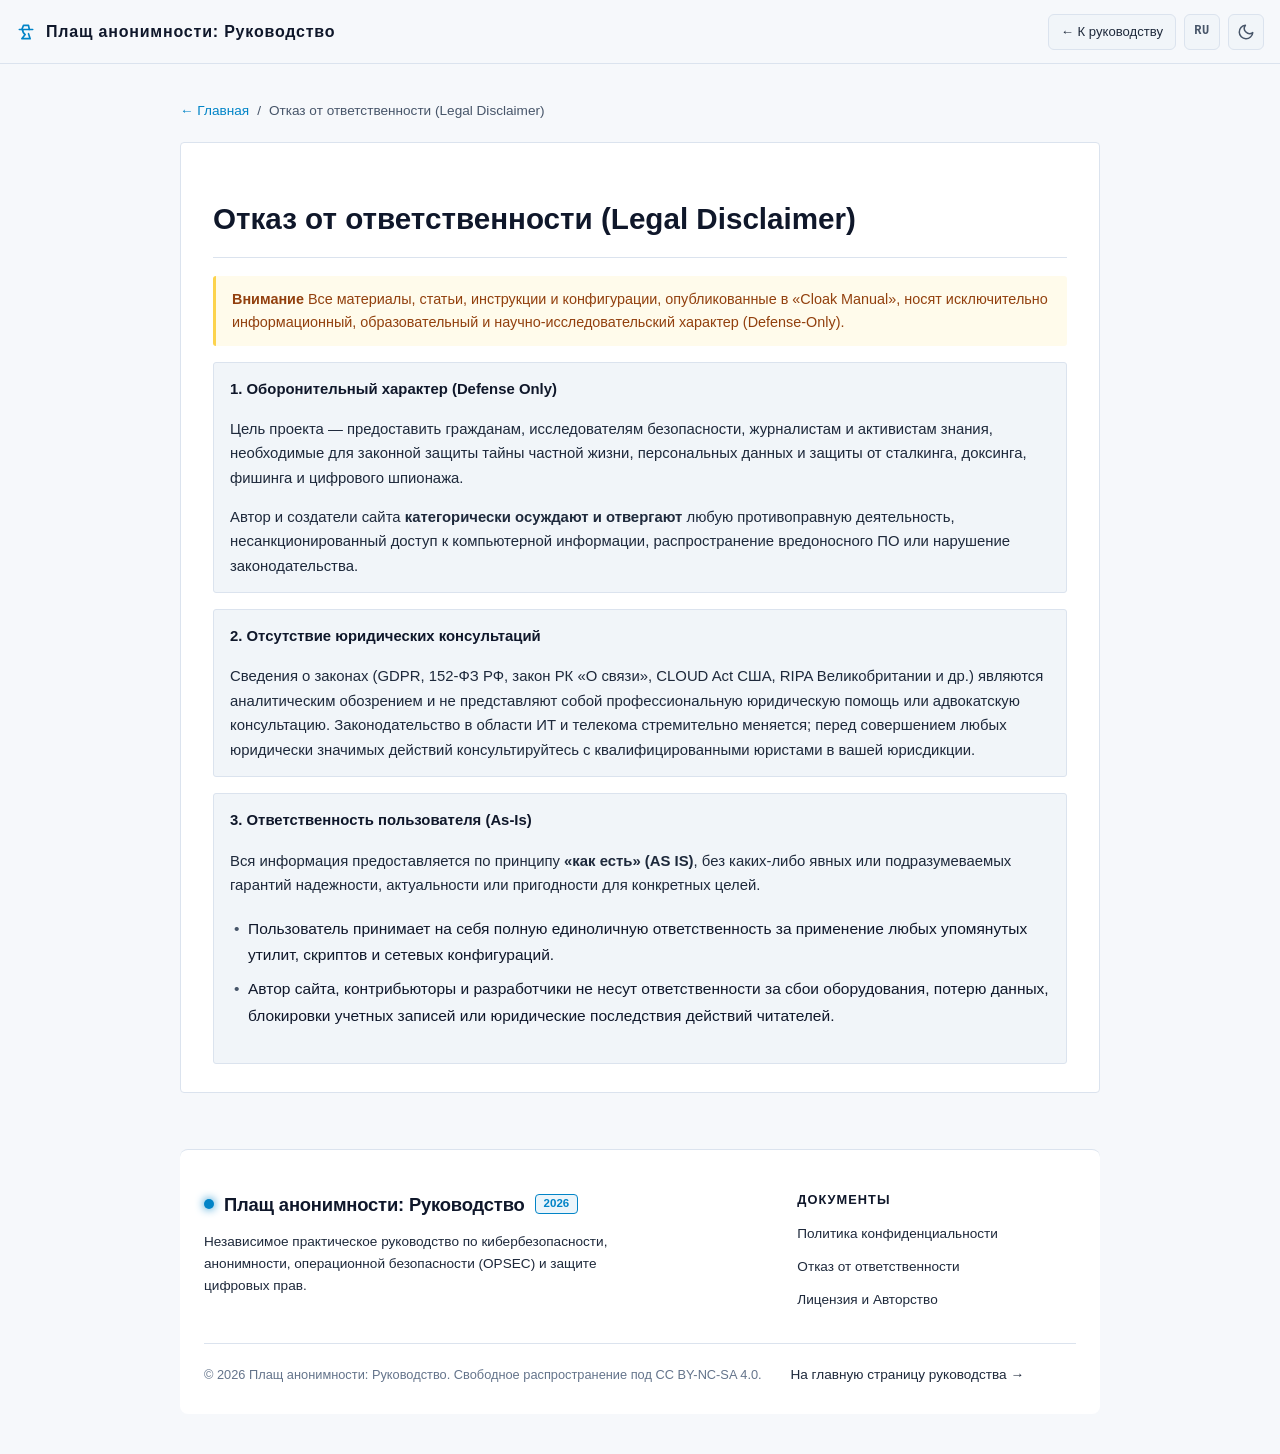
==== commit 9a429154: "Remove canary.html, clean up footer across all pages, bump SW to v32" ====
--- a/site/disclaimer.html
+++ b/site/disclaimer.html
@@ -109,24 +109,13 @@
                         Независимое практическое руководство по кибербезопасности, анонимности,
                         операционной безопасности (OPSEC) и защите цифровых прав.
                     </p>
-                    <div class="footer-security-pill">
-                        <span class="sec-dot"></span>
-                        <span>Zero Logs • No Cookies • Strict CSP • Offline PWA</span>
-                    </div>
                 </div>
 
                 <div class="footer-col">
-                    <div class="footer-heading">Безопасность и Право</div>
+                    <div class="footer-heading">Документы</div>
                     <ul class="footer-links">
                         <li><a href="./privacy.html" class="footer-link">Политика конфиденциальности</a></li>
                         <li><a href="./disclaimer.html" class="footer-link">Отказ от ответственности</a></li>
-                    </ul>
-                </div>
-
-                <div class="footer-col">
-                    <div class="footer-heading">Проект и Лицензия</div>
-                    <ul class="footer-links">
-                        <li><a href="./canary.html" class="footer-link">Warrant Canary</a></li>
                         <li><a href="./license.html" class="footer-link">Лицензия и Авторство</a></li>
                     </ul>
                 </div>
--- a/site/assets/css/layout.css
+++ b/site/assets/css/layout.css
@@ -610,7 +610,7 @@
 }
 .footer-grid {
     display: grid;
-    grid-template-columns: 2fr 1.2fr 1.2fr;
+    grid-template-columns: 2fr 1fr;
     gap: 36px;
     margin-bottom: 32px;
 }
@@ -660,26 +660,6 @@
     line-height: 1.6;
     margin: 0;
     max-width: 440px;
-}
-.footer-security-pill {
-    display: inline-flex;
-    align-items: center;
-    gap: 8px;
-    padding: 6px 12px;
-    background: var(--color-green-bg);
-    border: 1px solid var(--color-green-border);
-    border-radius: 9999px;
-    font-size: 0.74rem;
-    font-weight: 600;
-    color: var(--color-green-text);
-    width: fit-content;
-}
-.footer-security-pill .sec-dot {
-    width: 6px;
-    height: 6px;
-    border-radius: 50%;
-    background: var(--color-status-online);
-    box-shadow: 0 0 6px var(--color-status-online);
 }
 .footer-heading {
     font-size: 0.8rem;
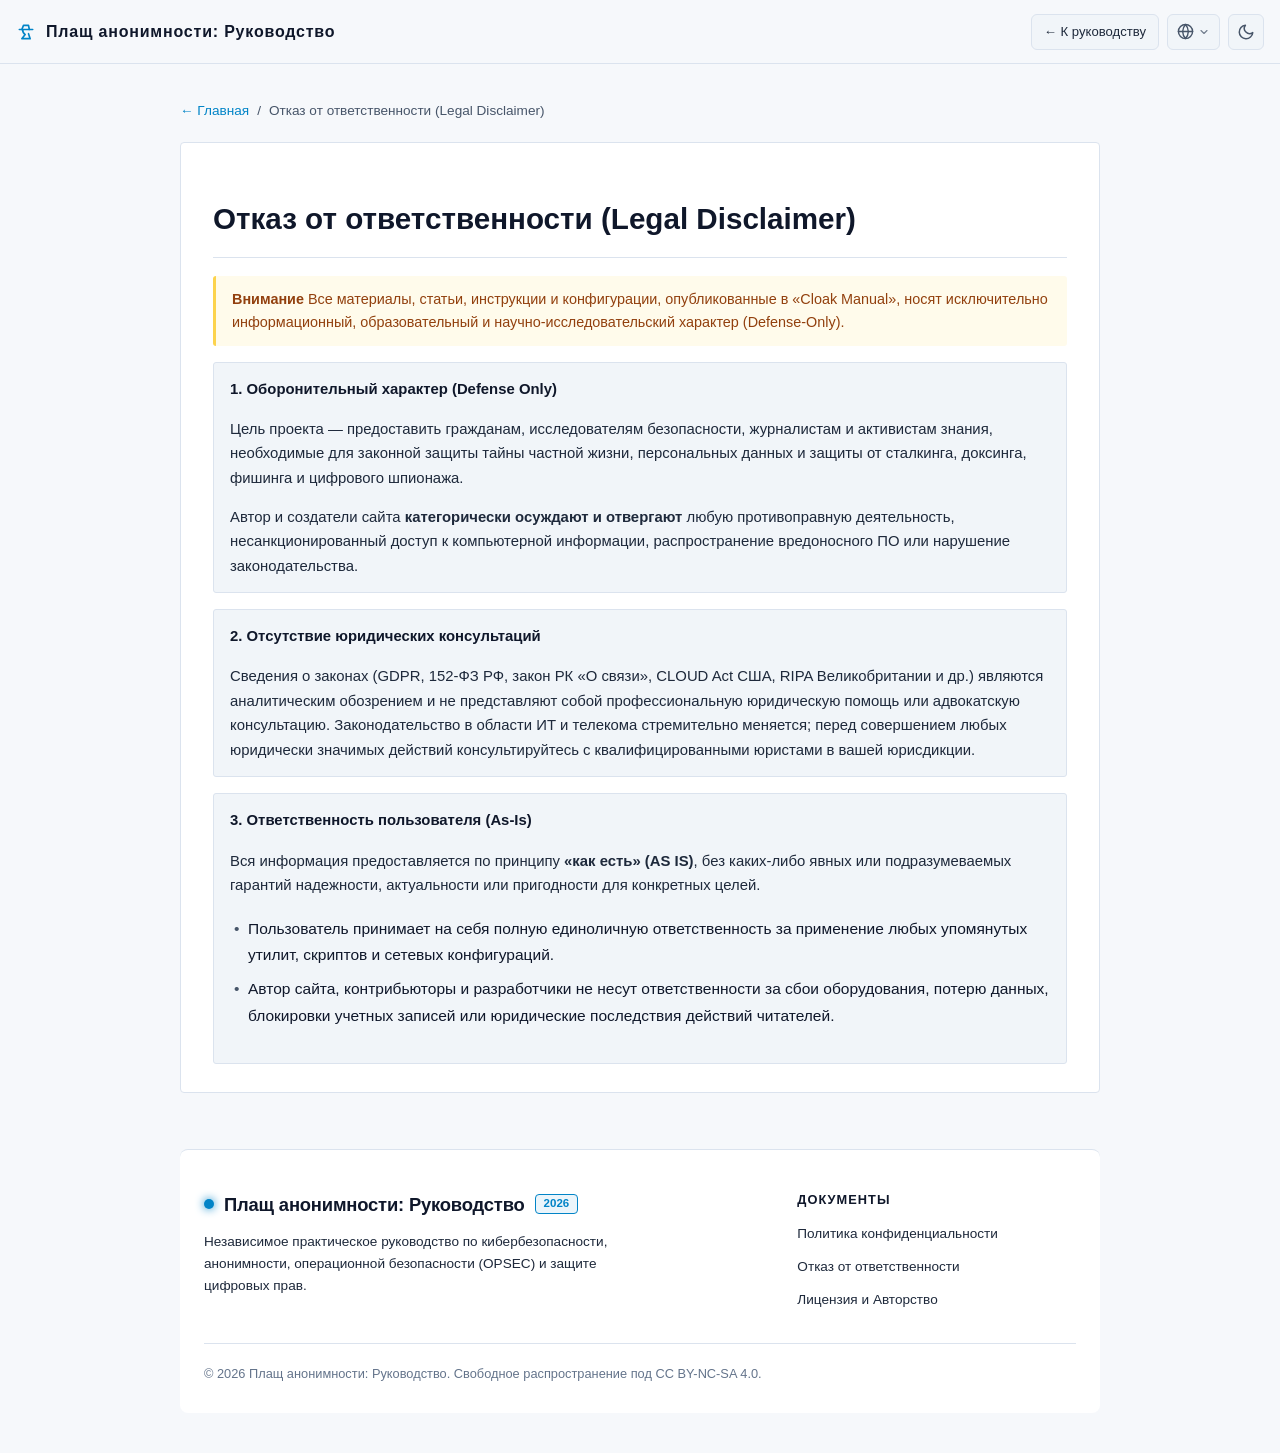
==== commit 1b96e08f: "Release Cloak Manual v34: Globe+Chevron vertical RU/EN switcher, clean tab titles, subpage footer cl" ====
--- a/site/disclaimer.html
+++ b/site/disclaimer.html
@@ -4,7 +4,7 @@
 <head>
     <meta charset="UTF-8">
     <meta name="viewport" content="width=device-width, initial-scale=1.0">
-    <title>Отказ от ответственности // Cloak Manual</title>
+    <title>Отказ от ответственности</title>
     <meta name="description" content="Правовое уведомление и отказ от ответственности проекта Cloak Manual. Исключительно оборонительный и исследовательский статус.">
     <meta name="robots" content="index, follow">
     <meta name="referrer" content="no-referrer">
@@ -36,7 +36,22 @@
             </a>
             <div class="header-actions">
                 <a href="index.html" class="page-back-link">← К руководству</a>
-                <button class="lang-toggle" id="lang-toggle" type="button" aria-label="Переключить язык на английский (EN)" title="Переключить язык на английский (EN)">RU</button>
+                <div class="lang-dropdown" id="lang-dropdown">
+                    <button class="lang-toggle" id="lang-toggle" type="button" aria-label="Выбрать язык" title="Выбрать язык" aria-expanded="false" aria-haspopup="true">
+                        <svg class="lang-globe-icon" viewBox="0 0 24 24" fill="none" stroke="currentColor" stroke-width="2" stroke-linecap="round" stroke-linejoin="round" aria-hidden="true">
+                            <circle cx="12" cy="12" r="10"></circle>
+                            <line x1="2" y1="12" x2="22" y2="12"></line>
+                            <path d="M12 2a15.3 15.3 0 0 1 4 10 15.3 15.3 0 0 1-4 10 15.3 15.3 0 0 1-4-10 15.3 15.3 0 0 1 4-10z"></path>
+                        </svg>
+                        <svg class="lang-chevron-icon" viewBox="0 0 24 24" fill="none" stroke="currentColor" stroke-width="2.2" stroke-linecap="round" stroke-linejoin="round" aria-hidden="true">
+                            <polyline points="6 9 12 15 18 9"></polyline>
+                        </svg>
+                    </button>
+                    <div class="lang-popover" id="lang-popover" role="group" aria-label="Язык / Language">
+                        <button type="button" class="lang-seg-btn active" data-lang-opt="ru">RU</button>
+                        <button type="button" class="lang-seg-btn" data-lang-opt="en">EN</button>
+                    </div>
+                </div>
                 <button class="theme-toggle" id="theme-toggle" type="button" aria-label="Переключить тему" title="Переключить тему">
                     <svg class="sun-icon" viewBox="0 0 24 24" fill="none" stroke="currentColor" stroke-width="2" stroke-linecap="round" stroke-linejoin="round" aria-hidden="true">
                         <circle cx="12" cy="12" r="5"></circle>
@@ -125,9 +140,6 @@
                 <div class="footer-copy">
                     © 2026 Cloak Manual. Свободное распространение под CC BY-NC-SA 4.0.
                 </div>
-                <div class="footer-built">
-                    <a href="./index.html" class="footer-link">На главную страницу руководства →</a>
-                </div>
             </div>
         </div>
     </footer>
--- a/site/assets/css/layout.css
+++ b/site/assets/css/layout.css
@@ -67,28 +67,108 @@
     flex-shrink: 0;
 }
 
+.lang-dropdown {
+    position: relative;
+    display: inline-flex;
+    align-items: center;
+}
+
 .lang-toggle {
     display: inline-flex;
     align-items: center;
     justify-content: center;
     height: 36px;
-    min-width: 36px;
     padding: 0 9px;
+    gap: 4px;
     border-radius: 6px;
-    font-family: var(--font-mono);
-    font-size: 0.75rem;
-    font-weight: 700;
-    letter-spacing: 0.04em;
     color: var(--color-text-muted);
     border: 1px solid var(--color-border);
     background: var(--color-panel-inner);
     cursor: pointer;
-}
-
-.lang-toggle:hover {
+    transition: border-color 0.15s ease, color 0.15s ease, background-color 0.15s ease;
+}
+
+.lang-toggle:hover,
+.lang-dropdown.is-open .lang-toggle {
     color: var(--color-heading);
     border-color: var(--color-accent);
     background: var(--color-panel);
+}
+
+.lang-globe-icon {
+    width: 17px;
+    height: 17px;
+    flex-shrink: 0;
+}
+
+.lang-chevron-icon {
+    width: 12px;
+    height: 12px;
+    opacity: 0.75;
+    flex-shrink: 0;
+    transition: transform 0.18s ease, opacity 0.18s ease;
+}
+
+.lang-dropdown.is-open .lang-chevron-icon {
+    transform: rotate(180deg);
+    opacity: 1;
+}
+
+.lang-popover {
+    position: absolute;
+    top: calc(100% + 6px);
+    left: 0;
+    right: 0;
+    display: flex;
+    flex-direction: column;
+    align-items: stretch;
+    padding: 3px;
+    gap: 2px;
+    border-radius: 6px;
+    border: 1px solid var(--color-border);
+    background: var(--color-panel-inner);
+    box-shadow: var(--to-top-shadow);
+    z-index: 60;
+    opacity: 0;
+    visibility: hidden;
+    pointer-events: none;
+    transform: translateY(-6px) scale(0.96);
+    transform-origin: top center;
+    transition: opacity 0.16s ease, transform 0.16s ease, visibility 0.16s ease;
+}
+
+.lang-dropdown.is-open .lang-popover {
+    opacity: 1;
+    visibility: visible;
+    pointer-events: auto;
+    transform: translateY(0) scale(1);
+}
+
+.lang-seg-btn {
+    display: flex;
+    align-items: center;
+    justify-content: center;
+    width: 100%;
+    padding: 6px 0;
+    border-radius: 4px;
+    border: none;
+    background: transparent;
+    font-family: var(--font-mono);
+    font-size: 0.72rem;
+    font-weight: 700;
+    line-height: 1.2;
+    color: var(--color-text-muted);
+    cursor: pointer;
+    transition: background-color 0.15s ease, color 0.15s ease;
+}
+
+.lang-seg-btn:hover {
+    color: var(--color-heading);
+}
+
+.lang-seg-btn.active {
+    background: var(--color-accent-dim);
+    color: var(--color-accent);
 }
 
 .theme-toggle {
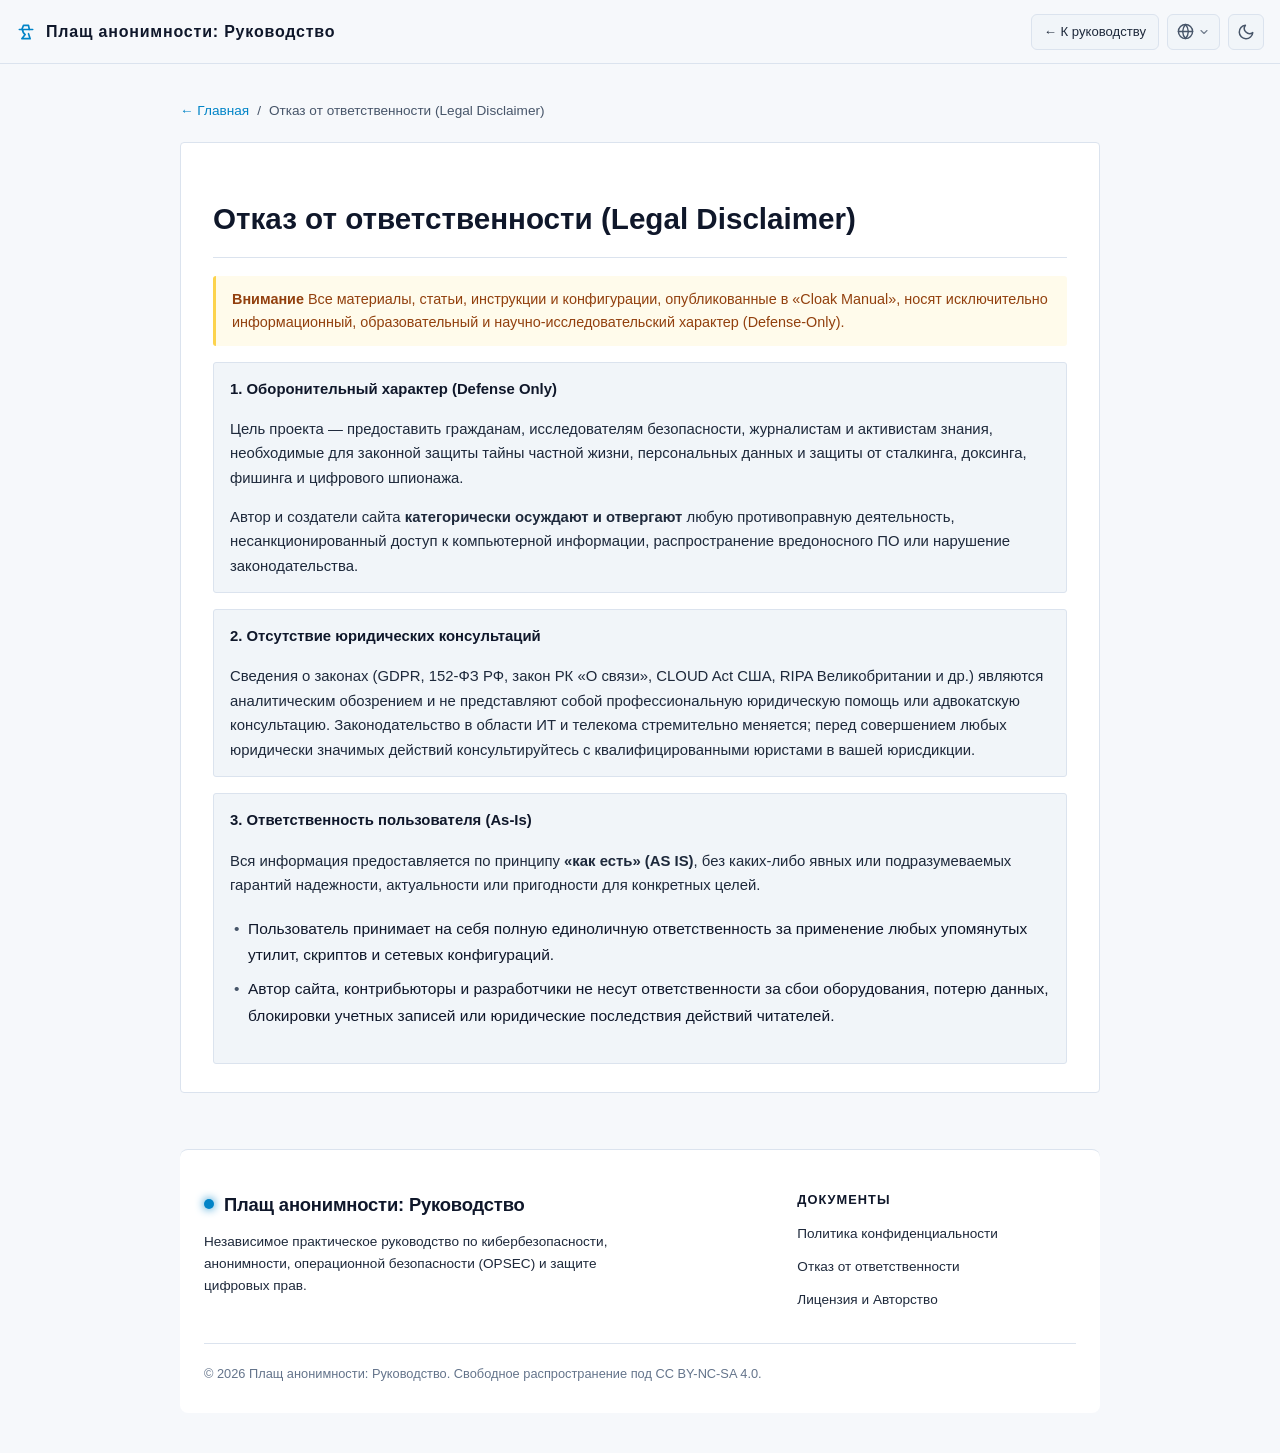
==== commit d3583909: "Remove 2026 footer-badge across all pages and bump SW to v35" ====
--- a/site/disclaimer.html
+++ b/site/disclaimer.html
@@ -118,7 +118,6 @@
                     <div class="footer-brand">
                         <span class="footer-logo-dot"></span>
                         <span class="footer-title" data-i18n-brand>Плащ анонимности: Руководство</span>
-                        <span class="footer-badge">2026</span>
                     </div>
                     <p class="footer-desc">
                         Независимое практическое руководство по кибербезопасности, анонимности,
--- a/site/assets/css/layout.css
+++ b/site/assets/css/layout.css
@@ -723,17 +723,6 @@
     color: var(--color-heading);
     letter-spacing: -0.01em;
 }
-.footer-badge {
-    display: inline-block;
-    padding: 2px 8px;
-    background: var(--color-accent-dim);
-    border: 1px solid var(--color-accent);
-    color: var(--color-accent);
-    border-radius: 4px;
-    font-size: 0.72rem;
-    font-weight: 700;
-    line-height: 1.2;
-}
 .footer-desc {
     color: var(--color-text-dim);
     font-size: 0.85rem;
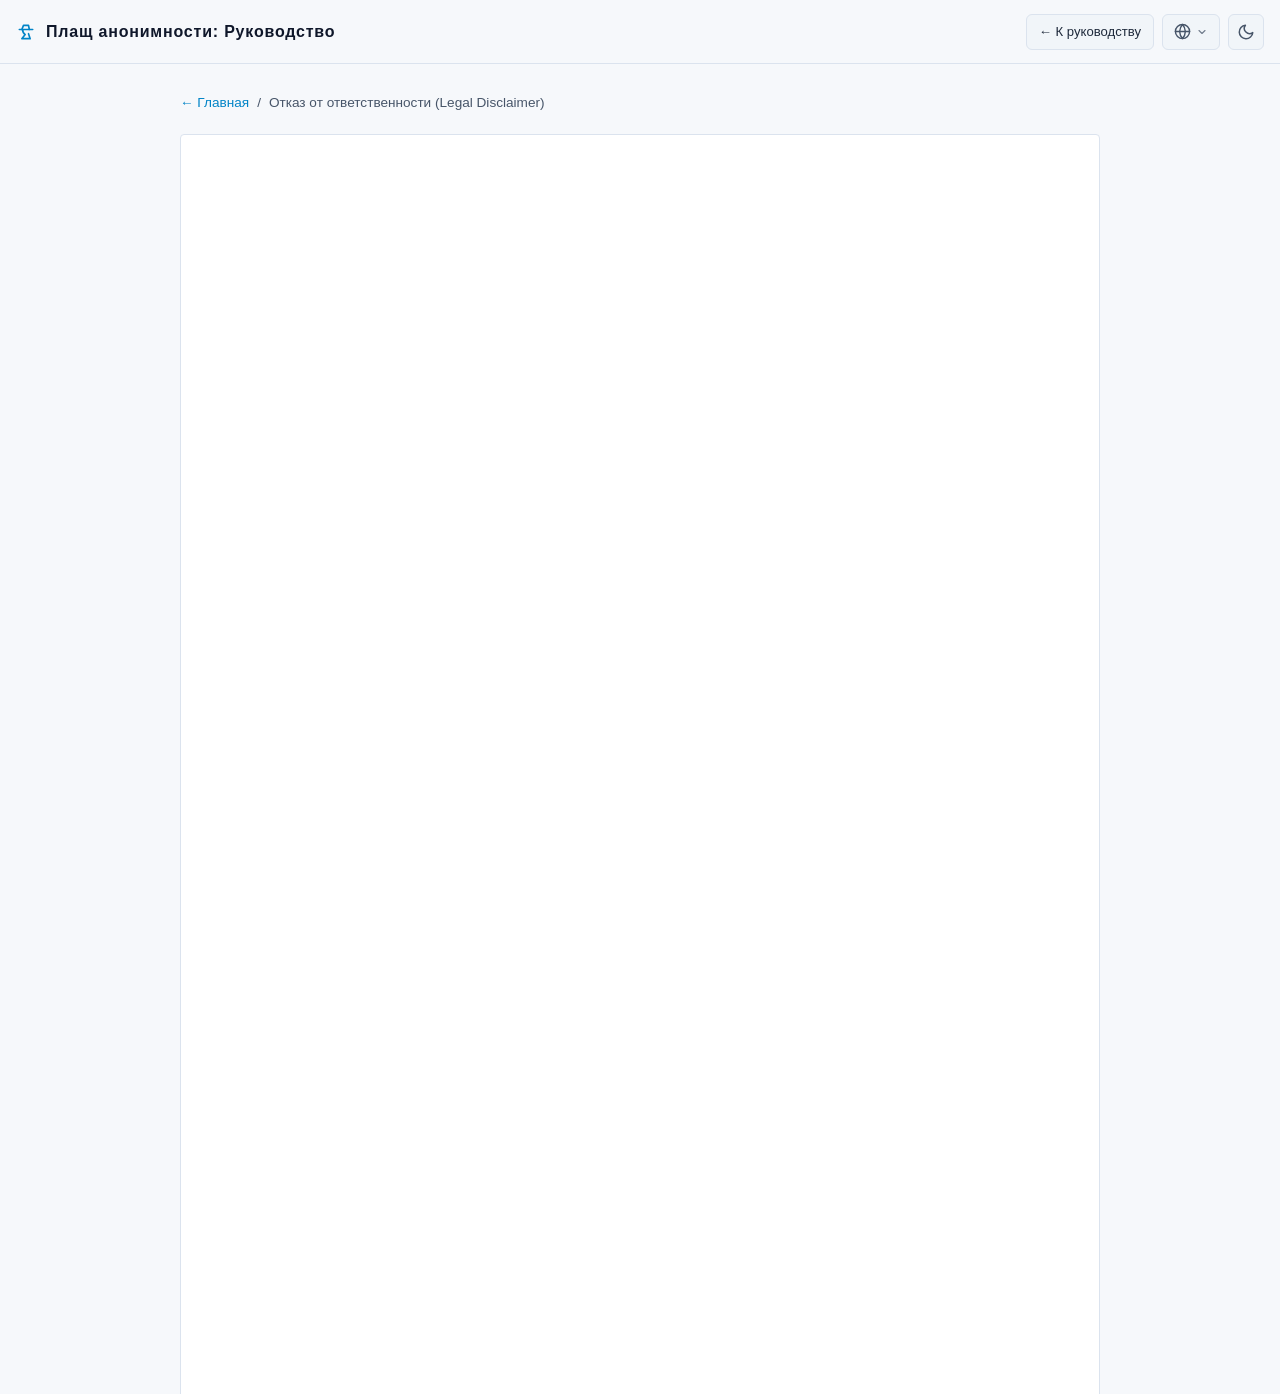
==== commit e950922d: "Embed all 153 sections for 100% No-JS support, fix callout/pill bugs, and harden CSP (v39)" ====
--- a/site/disclaimer.html
+++ b/site/disclaimer.html
@@ -11,7 +11,7 @@
     <meta name="theme-color" content="#0d1017" id="theme-color-meta">
     <meta name="color-scheme" content="dark light">
     <meta http-equiv="Permissions-Policy" content="camera=(), microphone=(), geolocation=(), payment=(), usb=(), browsing-topics=()">
-    <meta http-equiv="Content-Security-Policy" content="default-src 'none'; script-src 'self' 'unsafe-inline'; style-src 'self' 'unsafe-inline'; img-src 'self' data:; connect-src 'none'; frame-src 'none'; object-src 'none'; base-uri 'self'; form-action 'none';">
+    <meta http-equiv="Content-Security-Policy" content="default-src 'none'; script-src 'self'; style-src 'self' 'unsafe-inline'; img-src 'self' data:; connect-src 'none'; frame-src 'none'; object-src 'none'; base-uri 'self'; form-action 'none';">
     <link rel="icon" type="image/svg+xml" href="data:image/svg+xml,%3Csvg%20xmlns='http://www.w3.org/2000/svg'%20viewBox='0%200%2024%2024'%20fill='none'%20stroke='%2338bdf8'%20stroke-width='2'%20stroke-linecap='round'%20stroke-linejoin='round'%3E%3Cpath%20d='M7%209l2-5h6l1%205'/%3E%3Cline%20x1='4'%20y1='9'%20x2='20'%20y2='9'/%3E%3Cpath%20d='M8%209c0%203%201%205%203%206l-4%205h10l-2-6'/%3E%3C/svg%3E">
     <link rel="manifest" href="manifest.json">
     <script src="assets/js/theme-init.js"></script>
--- a/site/assets/css/base.css
+++ b/site/assets/css/base.css
@@ -19,6 +19,7 @@
 }
 
 body {
+    margin: 0;
     background: var(--color-bg);
     color: var(--color-text);
     font-family: var(--font-sans);
@@ -28,6 +29,13 @@
     overflow-x: clip;
     overflow-wrap: break-word;
     -webkit-text-size-adjust: 100%;
+}
+
+h1,
+h2,
+h3,
+p {
+    margin: 0;
 }
 
 a {
--- a/site/assets/css/layout.css
+++ b/site/assets/css/layout.css
@@ -10,7 +10,7 @@
     z-index: 50;
     display: flex;
     align-items: center;
-    padding: 0 16px;
+    padding: 0;
 }
 
 .header-inner {
@@ -20,6 +20,7 @@
     max-width: 1280px;
     width: 100%;
     margin: 0 auto;
+    padding: 0 16px;
 }
 
 .site-logo {
@@ -78,8 +79,8 @@
     align-items: center;
     justify-content: center;
     height: 36px;
-    padding: 0 9px;
-    gap: 4px;
+    padding: 0 11px;
+    gap: 5px;
     border-radius: 6px;
     color: var(--color-text-muted);
     border: 1px solid var(--color-border);
@@ -153,9 +154,10 @@
     border-radius: 4px;
     border: none;
     background: transparent;
-    font-family: var(--font-mono);
-    font-size: 0.72rem;
-    font-weight: 700;
+    font-family: var(--font-sans);
+    font-size: 0.8rem;
+    font-weight: 800;
+    letter-spacing: 0.05em;
     line-height: 1.2;
     color: var(--color-text-muted);
     cursor: pointer;
@@ -238,7 +240,7 @@
 .layout {
     max-width: 1280px;
     margin: 0 auto;
-    padding: calc(var(--header-height) + 24px) 16px 64px;
+    padding: calc(var(--header-height) + 20px) 16px 64px;
     display: flex;
     align-items: flex-start;
 }
@@ -248,8 +250,8 @@
     width: var(--sidebar-width);
     flex-shrink: 0;
     position: sticky;
-    top: calc(var(--header-height) + 8px);
-    max-height: calc(100vh - var(--header-height) - 16px);
+    top: calc(var(--header-height) + 20px);
+    max-height: calc(100vh - var(--header-height) - 36px);
     background: var(--color-panel);
     border: 1px solid var(--color-border);
     margin-right: 24px;
@@ -448,24 +450,25 @@
 }
 
 .page-header {
-    margin-bottom: 32px;
-    padding-bottom: 24px;
+    margin: 0 0 20px 0;
+    padding: 0 0 18px 0;
     border-bottom: 1px solid var(--color-border);
 }
 
 .page-header h1 {
-    font-size: clamp(1.6rem, 4vw, 2.6rem);
+    font-size: clamp(1.55rem, 3.2vw, 2.25rem);
     font-weight: 700;
     color: var(--color-heading);
-    line-height: 1.25;
-    margin-bottom: 12px;
+    line-height: 1.15;
+    margin: -3px 0 10px 0;
 }
 
 .page-header p {
-    font-size: clamp(0.92rem, 2vw, 1.05rem);
+    font-size: clamp(0.92rem, 2vw, 1.02rem);
     color: var(--color-text-dim);
-    line-height: 1.6;
-    max-width: 680px;
+    line-height: 1.55;
+    margin: 0;
+    max-width: none;
 }
 
 
@@ -611,7 +614,7 @@
 
 /* Print Styles */
 @media print {
-    .header, .sidebar, .mobile-menu, .overlay, .to-top, .code-copy, .theme-toggle, .sidebar-search-wrap, .mobile-search-wrap {
+    .header, .sidebar, .mobile-menu, .overlay, .page-up-btn, .to-top, .code-copy, .card-link-copy, .lang-dropdown, .theme-toggle, .sidebar-search-wrap, .mobile-search-wrap {
         display: none !important;
     }
     body {
@@ -829,6 +832,7 @@
 min-height: 40px;
     }
 
+    .page-up-btn,
     .to-top {
 width: 40px;
 height: 40px;
--- a/site/assets/css/components.css
+++ b/site/assets/css/components.css
@@ -6,6 +6,9 @@
     border-radius: 4px;
     padding: 28px 32px;
     margin-bottom: 16px;
+    /* shortcut: intrinsic height estimate for 153 sections, tune if layout shifts occur */
+    content-visibility: auto;
+    contain-intrinsic-size: auto 600px;
 }
 
 .card-title {
@@ -138,36 +141,28 @@
 .note p { margin: 8px 0 0; }
 .note p:first-child { margin-top: 0; }
 
-.note-red {
+.note-red,
+.note-danger {
     background: var(--color-red-bg);
     border-left: 3px solid var(--color-red-border);
     color: var(--color-red-text);
 }
 
-.note-orange {
-    background: var(--color-orange-bg);
-    border-left: 3px solid var(--color-orange-border);
-    color: var(--color-orange-text);
-}
-
-.note-cyan {
-    background: var(--color-cyan-bg);
-    border-left: 3px solid var(--color-cyan-border);
-    color: var(--color-cyan-text);
-}
-
-.note-green {
-    background: var(--color-green-bg);
-    border-left: 3px solid var(--color-green-border);
-    color: var(--color-green-text);
-}
-
+.note-orange,
 .note-warning {
     background: var(--color-orange-bg);
     border-left: 3px solid var(--color-orange-border);
     color: var(--color-orange-text);
 }
 
+.note-cyan,
+.note-info {
+    background: var(--color-cyan-bg);
+    border-left: 3px solid var(--color-cyan-border);
+    color: var(--color-cyan-text);
+}
+
+.note-green,
 .note-success {
     background: var(--color-green-bg);
     border-left: 3px solid var(--color-green-border);
@@ -385,7 +380,8 @@
 }
 
 /* Blockquotes & Tactics */
-.quote {
+.quote,
+.blockquote {
     border-left: 2px solid var(--color-accent);
     padding-left: 14px;
     font-style: italic;
@@ -411,8 +407,15 @@
     margin-top: 4px;
 }
 
+.tactic .tactic-counter {
+    color: var(--color-green-text);
+    font-weight: 500;
+    margin-top: 6px;
+}
+
 
 /* Scroll-to-Top Button */
+.page-up-btn,
 .to-top {
     position: fixed;
     right: 20px;
@@ -435,6 +438,7 @@
     transition: background-color 0.18s ease, border-color 0.18s ease, color 0.18s ease, transform 0.18s ease, box-shadow 0.18s ease;
 }
 
+.page-up-btn:hover,
 .to-top:hover {
     background: var(--to-top-hover-bg);
     border-color: var(--to-top-hover-bg);
@@ -443,11 +447,13 @@
     box-shadow: var(--to-top-hover-shadow);
 }
 
+.page-up-btn:focus-visible,
 .to-top:focus-visible {
     outline: 2px solid var(--color-accent);
     outline-offset: 2px;
 }
 
+.page-up-btn svg,
 .to-top svg {
     width: 18px;
     height: 18px;
@@ -455,11 +461,13 @@
     transition: transform 0.15s ease;
 }
 
+.page-up-btn:hover svg,
 .to-top:hover svg {
     transform: translateY(-1px);
 }
 
 @media (max-width: 900px) {
+    .page-up-btn,
     .to-top {
         right: calc(14px + env(safe-area-inset-right, 0px));
         bottom: calc(14px + env(safe-area-inset-bottom, 0px));
@@ -468,6 +476,7 @@
     }
 }
 
+.page-up-btn--hidden,
 .to-top--hidden {
     opacity: 0;
     visibility: hidden;
